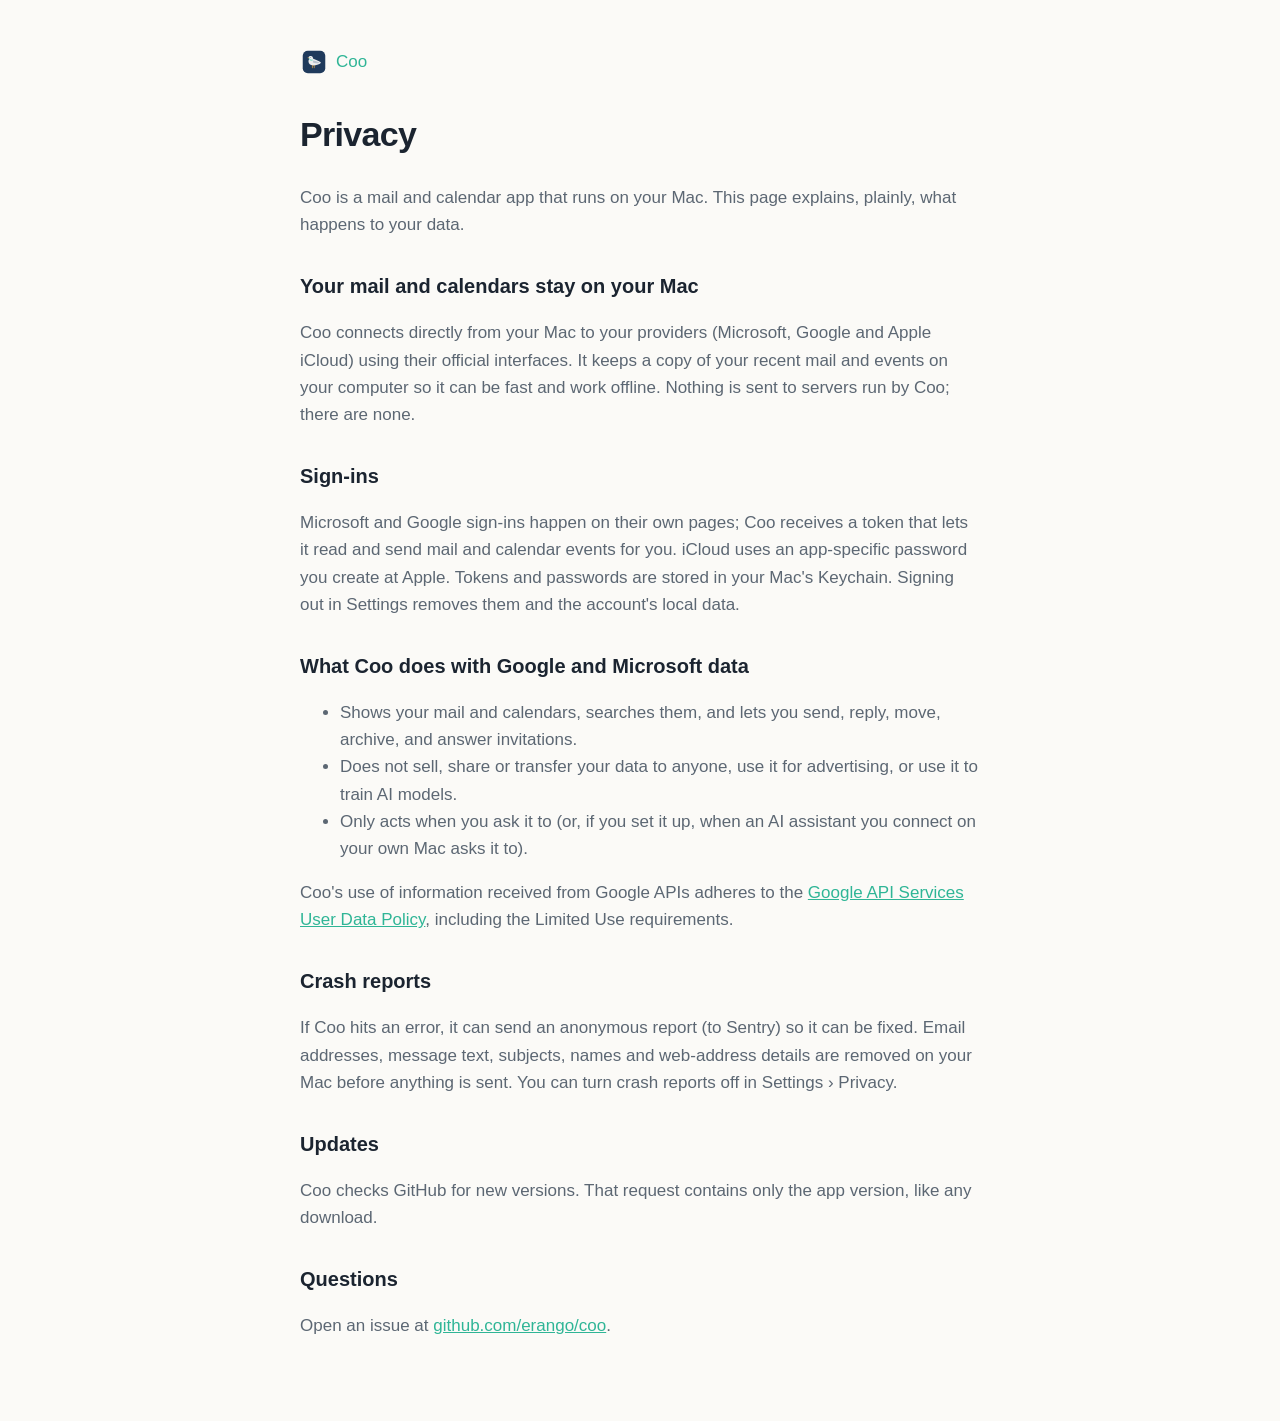
==== site/privacy.html @ 90b96e5d "Download site for GitHub Pages site/: a friendly one-page download site for people who'd rather not " ====
<!doctype html>
<html lang="en">
<head>
<meta charset="utf-8">
<meta name="viewport" content="width=device-width, initial-scale=1">
<title>Coo · Privacy</title>
<link rel="icon" href="icon.svg" type="image/svg+xml">
<style>
  :root { --bg: #FBFAF7; --text: #1B2430; --muted: #5C6773; --teal: #2FB596; }
  @media (prefers-color-scheme: dark) { :root { --bg: #11161D; --text: #EEF1F4; --muted: #9AA5B1; } }
  body { margin: 0; background: var(--bg); color: var(--text); font: 17px/1.6 -apple-system, BlinkMacSystemFont, "Segoe UI", Inter, sans-serif; }
  main { max-width: 680px; margin: 0 auto; padding: 48px 20px 64px; }
  h1 { letter-spacing: -0.02em; } h2 { font-size: 20px; margin-top: 32px; }
  p, li { color: var(--muted); } a { color: var(--teal); }
  .back { text-decoration: none; display: inline-flex; align-items: center; gap: 8px; }
  .back img { width: 28px; height: 28px; }
</style>
</head>
<body>
<main>
  <a class="back" href="./"><img src="icon.svg" alt="">Coo</a>
  <h1>Privacy</h1>
  <p>Coo is a mail and calendar app that runs on your Mac. This page explains, plainly, what happens to your data.</p>

  <h2>Your mail and calendars stay on your Mac</h2>
  <p>Coo connects directly from your Mac to your providers (Microsoft, Google and Apple iCloud) using their official interfaces. It keeps a copy of your recent mail and events on your computer so it can be fast and work offline. Nothing is sent to servers run by Coo; there are none.</p>

  <h2>Sign-ins</h2>
  <p>Microsoft and Google sign-ins happen on their own pages; Coo receives a token that lets it read and send mail and calendar events for you. iCloud uses an app-specific password you create at Apple. Tokens and passwords are stored in your Mac's Keychain. Signing out in Settings removes them and the account's local data.</p>

  <h2>What Coo does with Google and Microsoft data</h2>
  <ul>
    <li>Shows your mail and calendars, searches them, and lets you send, reply, move, archive, and answer invitations.</li>
    <li>Does not sell, share or transfer your data to anyone, use it for advertising, or use it to train AI models.</li>
    <li>Only acts when you ask it to (or, if you set it up, when an AI assistant you connect on your own Mac asks it to).</li>
  </ul>
  <p>Coo's use of information received from Google APIs adheres to the <a href="https://developers.google.com/terms/api-services-user-data-policy">Google API Services User Data Policy</a>, including the Limited Use requirements.</p>

  <h2>Crash reports</h2>
  <p>If Coo hits an error, it can send an anonymous report (to Sentry) so it can be fixed. Email addresses, message text, subjects, names and web-address details are removed on your Mac before anything is sent. You can turn crash reports off in Settings › Privacy.</p>

  <h2>Updates</h2>
  <p>Coo checks GitHub for new versions. That request contains only the app version, like any download.</p>

  <h2>Questions</h2>
  <p>Open an issue at <a href="https://github.com/erango/coo/issues">github.com/erango/coo</a>.</p>
</main>
</body>
</html>
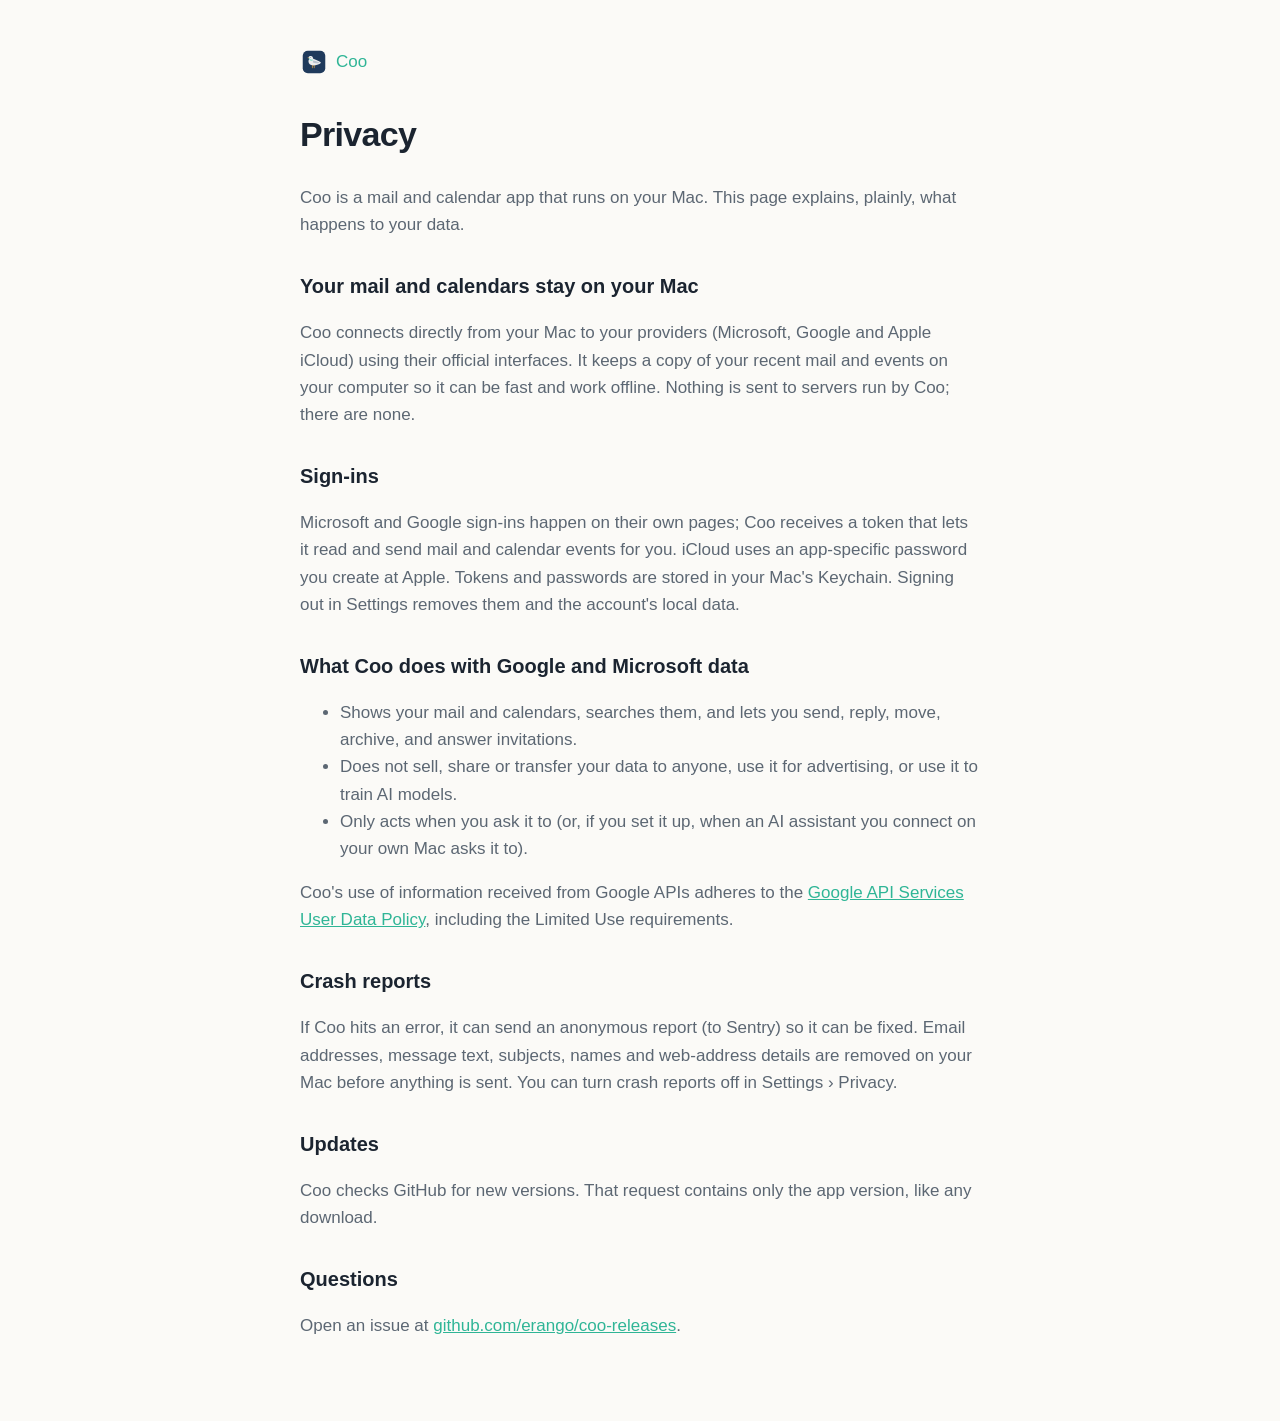
==== commit 65d4acd9: "Releases also publish to the public erango/coo-releases (dmg, hash, update feed, hand-written notes)" ====
--- a/site/privacy.html
+++ b/site/privacy.html
@@ -43,7 +43,7 @@
   <p>Coo checks GitHub for new versions. That request contains only the app version, like any download.</p>
 
   <h2>Questions</h2>
-  <p>Open an issue at <a href="https://github.com/erango/coo/issues">github.com/erango/coo</a>.</p>
+  <p>Open an issue at <a href="https://github.com/erango/coo-releases/issues">github.com/erango/coo-releases</a>.</p>
 </main>
 </body>
 </html>
